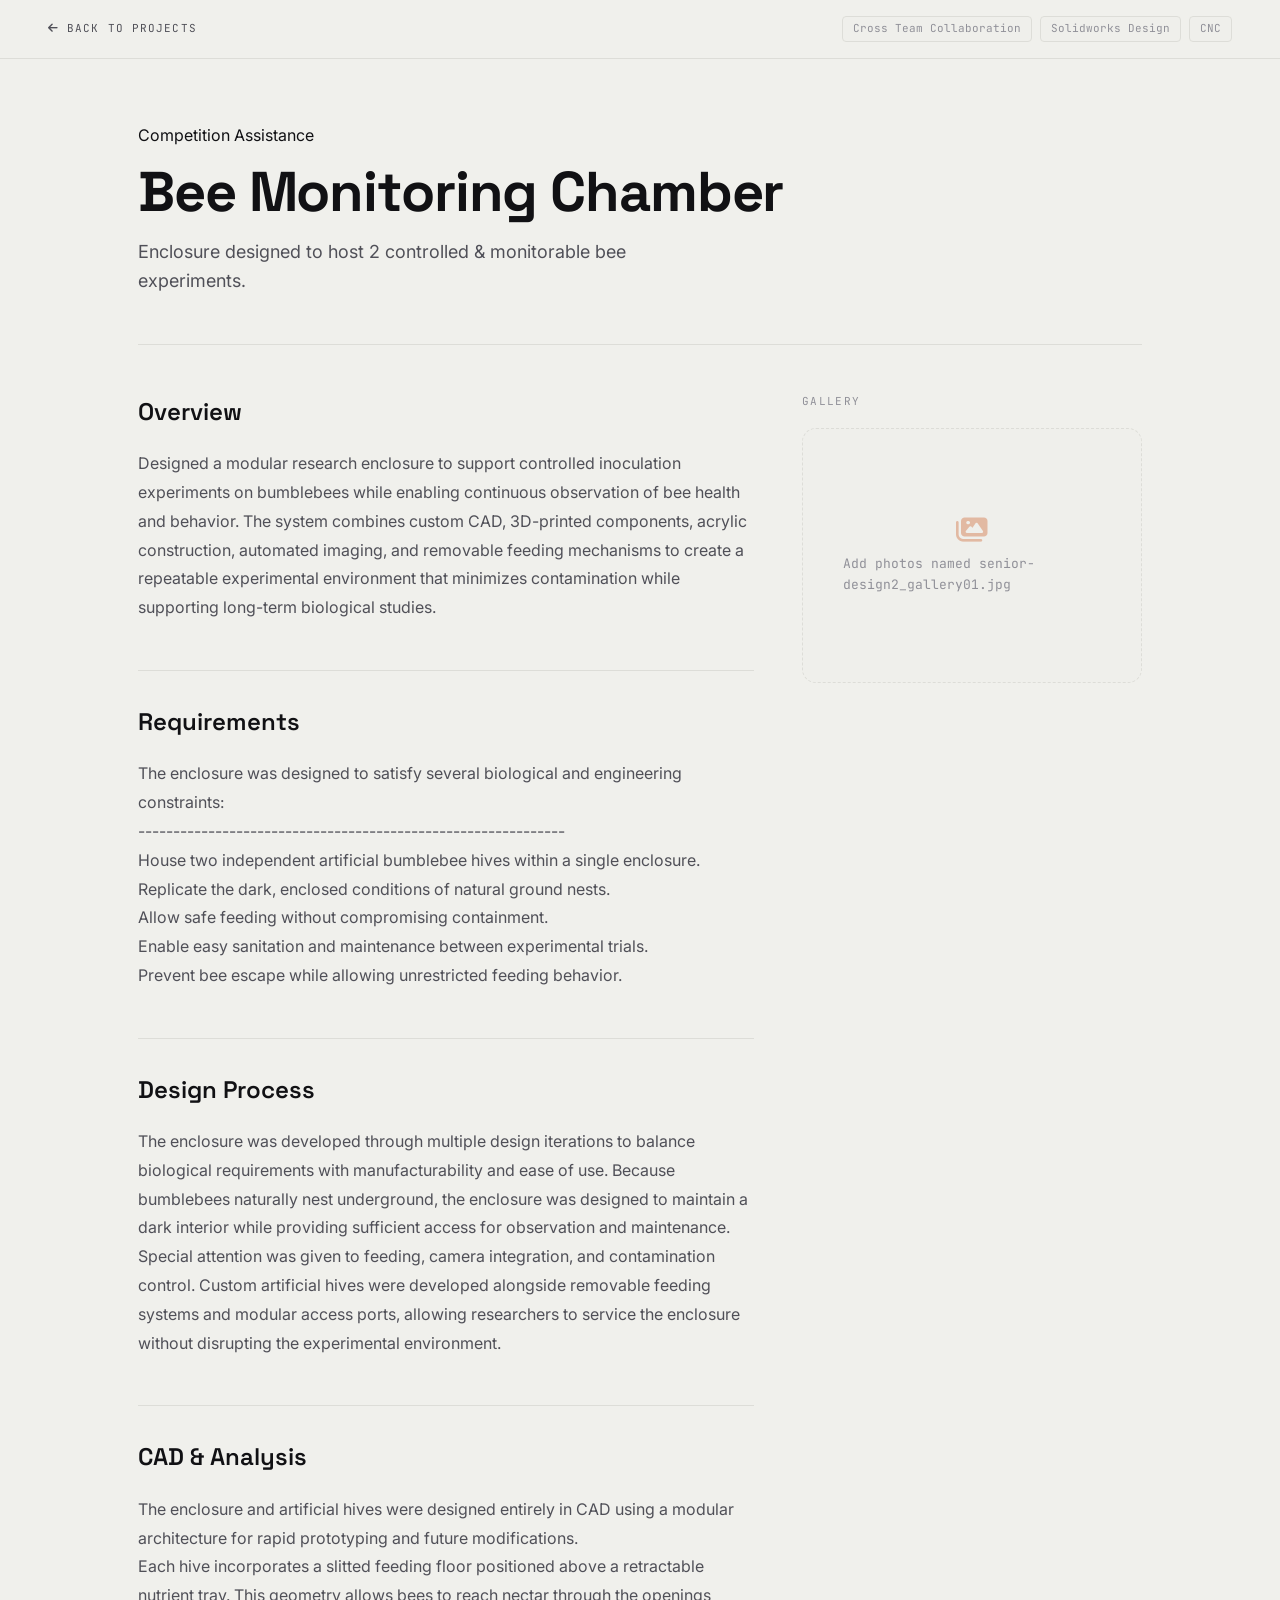
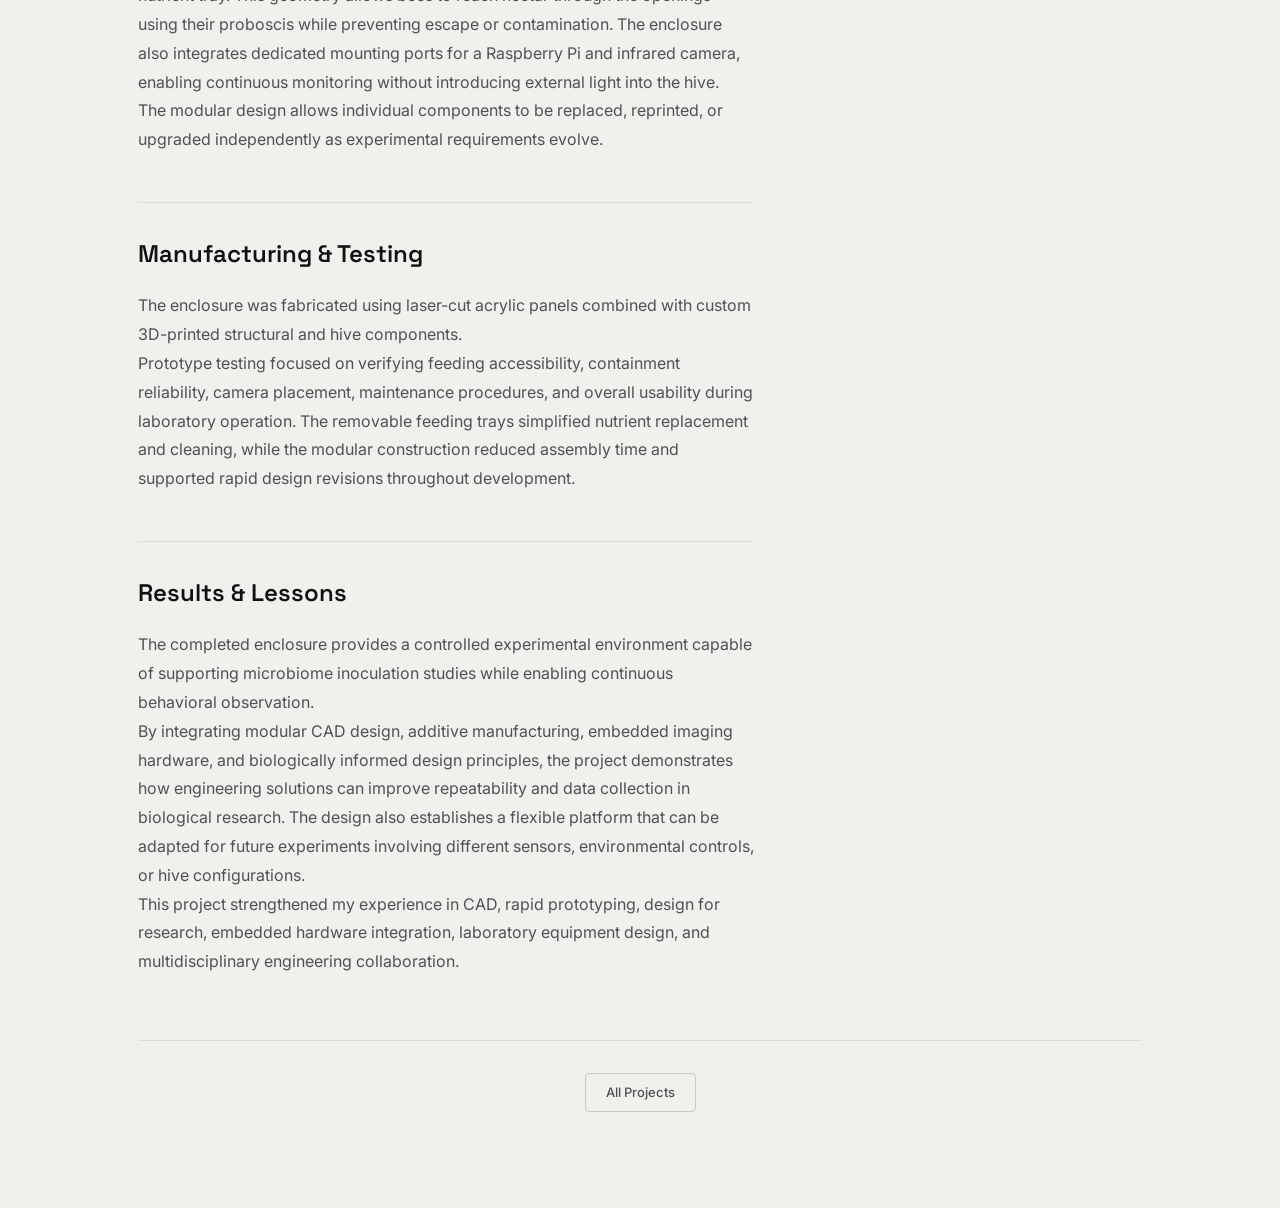
==== projects/bees.html @ e536e026 "Update bees.html" ====
<!DOCTYPE html>
<html lang="en">
<head>
  <meta charset="UTF-8" />
  <meta name="viewport" content="width=device-width, initial-scale=1.0" />
  <meta name="theme-color" content="#F0F0EC" />
  <meta name="apple-mobile-web-app-capable" content="yes" />
  <title>Bee Monitoring Chamber — Mohammad Sharif</title>
  <link rel="preconnect" href="https://fonts.googleapis.com" />
  <link rel="preconnect" href="https://fonts.gstatic.com" crossorigin />
  <link href="https://fonts.googleapis.com/css2?family=Agu+Display&family=Space+Grotesk:wght@300;400;500;600;700&family=Inter:wght@300;400;500;600&family=JetBrains+Mono:wght@400;500&display=swap" rel="stylesheet" />
  <link rel="stylesheet" href="https://cdnjs.cloudflare.com/ajax/libs/font-awesome/6.5.0/css/all.min.css" />
  <link rel="stylesheet" href="../css/styles.css" />
  <link rel="stylesheet" href="../css/animations.css" />
  <link rel="stylesheet" href="../css/project.css" />
</head>
<!--
  HERO BACKGROUND IMAGE (0.20 opacity behind entire page):
  Change the URL below to any image in assets/images/
  e.g. --proj-hero-bg: url(../assets/images/foam-chair.jpg)
-->
<body class="theme-light project-page" style="--proj-hero-bg: url(../assets/images/senior-design.jpg)">

  <header class="project-header">
    <a href="../index.html#projects" class="project-back">
      <i class="fa-solid fa-arrow-left"></i> Back to Projects
    </a>
    <div class="project-header__tags"><span class="tag">Cross Team Collaboration</span><span class="tag">Solidworks Design</span><span class="tag">CNC</span></div>
  </header>

  <main class="project-main">

    <section class="project-hero">
      <span class="section__label">Competition Assistance</span>
      <h1 class="project-hero__title">Bee Monitoring Chamber</h1>
      <p class="project-hero__subtitle">Enclosure designed to host 2 controlled & monitorable bee experiments.</p>
    </section>

    <div class="project-body">

      <!-- TEXT CONTENT (LEFT) -->
      <div class="project-sections">

        <section class="project-section reveal">
          <h2 class="project-section__title">Overview</h2>
          <p class="project-section__text">Designed a modular research enclosure to support controlled inoculation experiments on bumblebees while enabling continuous observation of bee health and behavior. The system combines custom CAD, 3D-printed components, acrylic construction, automated imaging, and removable feeding mechanisms to create a repeatable experimental environment that minimizes contamination while supporting long-term biological studies.</p>
        </section>

        <section class="project-section reveal">
  <h2 class="project-section__title">Requirements</h2>
  <ul class="project-section__text">
    <p class="project-section__text">The enclosure was designed to satisfy several biological and engineering constraints:</p>
    <p class="project-section__text">-------------------------------------------------------------</p>
    <li>House two independent artificial bumblebee hives within a single enclosure.</li>
    <li>Replicate the dark, enclosed conditions of natural ground nests.</li>
    <li>Allow safe feeding without compromising containment.</li>
    <li>Enable easy sanitation and maintenance between experimental trials.</li>
    <li>Prevent bee escape while allowing unrestricted feeding behavior.</li>
  </ul>
</section>

        <section class="project-section reveal">
          <h2 class="project-section__title">Design Process</h2>
          <p class="project-section__text">The enclosure was developed through multiple design iterations to balance biological requirements with manufacturability and ease of use. Because bumblebees naturally nest underground, the enclosure was designed to maintain a dark interior while providing sufficient access for observation and maintenance.</p>
          <p class="project-section__text">Special attention was given to feeding, camera integration, and contamination control. Custom artificial hives were developed alongside removable feeding systems and modular access ports, allowing researchers to service the enclosure without disrupting the experimental environment.</p>
        </section>

        <section class="project-section reveal">
          <h2 class="project-section__title">CAD &amp; Analysis</h2>
          <p class="project-section__text">The enclosure and artificial hives were designed entirely in CAD using a modular architecture for rapid prototyping and future modifications.</p>
          <p class="project-section__text">Each hive incorporates a slitted feeding floor positioned above a retractable nutrient tray. This geometry allows bees to reach nectar through the openings using their proboscis while preventing escape or contamination. The enclosure also integrates dedicated mounting ports for a Raspberry Pi and infrared camera, enabling continuous monitoring without introducing external light into the hive.</p>
          <p class="project-section__text">The modular design allows individual components to be replaced, reprinted, or upgraded independently as experimental requirements evolve.</p>
        </section>

        <section class="project-section reveal">
          <h2 class="project-section__title">Manufacturing &amp; Testing</h2>
          <p class="project-section__text">The enclosure was fabricated using laser-cut acrylic panels combined with custom 3D-printed structural and hive components.</p>
          <p class="project-section__text">Prototype testing focused on verifying feeding accessibility, containment reliability, camera placement, maintenance procedures, and overall usability during laboratory operation. The removable feeding trays simplified nutrient replacement and cleaning, while the modular construction reduced assembly time and supported rapid design revisions throughout development.</p>
        </section>

        <section class="project-section reveal">
          <h2 class="project-section__title">Results &amp; Lessons</h2>
          <p class="project-section__text">The completed enclosure provides a controlled experimental environment capable of supporting microbiome inoculation studies while enabling continuous behavioral observation.</p>
          <p class="project-section__text">By integrating modular CAD design, additive manufacturing, embedded imaging hardware, and biologically informed design principles, the project demonstrates how engineering solutions can improve repeatability and data collection in biological research. The design also establishes a flexible platform that can be adapted for future experiments involving different sensors, environmental controls, or hive configurations.</p>
          <p class="project-section__text">This project strengthened my experience in CAD, rapid prototyping, design for research, embedded hardware integration, laboratory equipment design, and multidisciplinary engineering collaboration.</p>
        </section>

      </div>

      <!--
        GALLERY (RIGHT COLUMN) — AUTO-DISCOVERY
        ════════════════════════════════════════
        Add photos to assets/images/ named:
          senior-design2_gallery01.jpg
          senior-design2_gallery02.jpg
          senior-design2_gallery03.jpg  … (unlimited)

        They will appear here automatically. No HTML edits needed.
        Click any thumbnail to open the fullscreen lightbox.
      -->
      <aside class="project-gallery-col" data-project-id="senior-design2" aria-label="Project gallery">
        <p class="project-gallery-col__heading">Gallery</p>
        <!-- Populated automatically by project-gallery.js -->
        <div class="project-gallery__placeholder" id="galleryPlaceholder">
          <i class="fa-solid fa-images"></i>
          <span>Add photos named senior-design2_gallery01.jpg</span>
        </div>
        <div id="galleryItems"></div>
        <button class="project-gallery__view-all" id="viewAllBtn" style="display:none" aria-label="View all photos">
          <i class="fa-solid fa-grid-2"></i> View All Photos
        </button>
      </aside>

    </div>

    <nav class="project-nav" aria-label="Project navigation">
      <span></span>
      <div class="project-nav__center">
        <a href="../index.html#projects" class="btn btn--secondary">All Projects</a>
      </div>
      <span></span>
    </nav>

  </main>

  <!-- LIGHTBOX -->
  <div class="lightbox" id="lightbox" role="dialog" aria-modal="true" aria-label="Image gallery" hidden>
    <div class="lightbox__backdrop" id="lightboxBackdrop"></div>
    <div class="lightbox__inner">
      <button class="lightbox__close" id="lightboxClose" aria-label="Close"><i class="fa-solid fa-xmark"></i></button>
      <button class="lightbox__arrow lightbox__arrow--prev" id="lightboxPrev" aria-label="Previous"><i class="fa-solid fa-chevron-left"></i></button>
      <div class="lightbox__stage"><img class="lightbox__img" id="lightboxImg" src="" alt="" /></div>
      <button class="lightbox__arrow lightbox__arrow--next" id="lightboxNext" aria-label="Next"><i class="fa-solid fa-chevron-right"></i></button>
      <div class="lightbox__footer">
        <span class="lightbox__counter" id="lightboxCounter">1 / 1</span>
        <div class="lightbox__thumbs" id="lightboxThumbs"></div>
      </div>
    </div>
  </div>

  <script src="../js/theme.js"></script>
  <script src="../js/gallery.js"></script>
  <script>
    /* Auto-load gallery images for this project page */
    document.addEventListener('DOMContentLoaded', async () => {
      /* Scroll reveals */
      document.querySelectorAll('.reveal').forEach(el => {
        const obs = new IntersectionObserver(entries => {
          entries.forEach(e => { if (e.isIntersecting) { e.target.classList.add('is-revealed'); obs.unobserve(e.target); } });
        }, { rootMargin: '0px 0px -60px 0px', threshold: 0.08 });
        obs.observe(el);
      });

      /* Gallery auto-discovery */
      const col = document.querySelector('.project-gallery-col[data-project-id]');
      if (!col || !window.GalleryModule) return;

      const projectId = col.getAttribute('data-project-id');
      const placeholder = document.getElementById('galleryPlaceholder');
      const itemsWrap   = document.getElementById('galleryItems');
      const viewAllBtn  = document.getElementById('viewAllBtn');

      /* Probe for images */
      const found = [];
      const checks = Array.from({ length: 20 }, (_, i) => i + 1).map(n => ({
        n,
        src: 'assets/images/' + projectId.replace(/-/g,'_') + '_gallery' + String(n).padStart(2,'0') + '.jpg'
      }));

      await Promise.all(checks.map(({ n, src }) => new Promise(resolve => {
        const img = new Image();
        img.onload  = () => { found.push({ n, src }); resolve(); };
        img.onerror = () => resolve();
        img.src = '../' + src;
      })));

      found.sort((a, b) => a.n - b.n);
      const srcs = found.map(f => '../' + f.src);

      if (srcs.length === 0) return; /* keep placeholder */

      placeholder.style.display = 'none';

      /* Show first 4 as thumbnails, rest via lightbox */
      const preview = srcs.slice(0, 4);
      preview.forEach((src, i) => {
        const div = document.createElement('div');
        div.className = 'project-gallery__item reveal';
        const img = document.createElement('img');
        img.src = src; img.alt = 'Gallery photo ' + (i+1); img.loading = 'lazy';
        div.appendChild(img);
        div.addEventListener('click', () => window.GalleryModule.open(projectId, srcs, i));
        itemsWrap.appendChild(div);

        /* Reveal animation */
        const obs = new IntersectionObserver(entries => {
          entries.forEach(e => { if (e.isIntersecting) { e.target.classList.add('is-revealed'); obs.unobserve(e.target); } });
        }, { threshold: 0.08 });
        obs.observe(div);
      });

      if (srcs.length > 4) {
        viewAllBtn.style.display = 'flex';
        viewAllBtn.textContent = 'View All ' + srcs.length + ' Photos';
        viewAllBtn.addEventListener('click', () => window.GalleryModule.open(projectId, srcs, 0));
      }
    });
  </script>
</body>
</html>
---- css/styles.css ----
/* ═══════════════════════════════════════════════════════════════════
   styles.css — Mohammad Sharif Portfolio
═══════════════════════════════════════════════════════════════════ */

/* ── TOKENS ───────────────────────────────────────────────────── */
:root {
  --color-bg:           #0A0A0F;
  --color-surface:      #111118;
  --color-surface-2:    #1A1A26;
  --color-surface-3:    #222232;
  --color-border:       #252538;
  --color-border-light: #32324A;
  --color-text-primary:   #EEEEF4;
  --color-text-secondary: #8888A0;
  --color-text-muted:     #52526A;

  --primary:        #C8693A;
  --secondary:      #E8955A;
  --accent:         #D4784A;
  --gradient-start: #C8693A;
  --gradient-mid:   #E8A070;
  --gradient-end:   #8B4A2E;
  --sidebar-accent: var(--accent);

  --color-accent:      var(--accent);
  --color-accent-dim:  rgba(200,105,58,0.12);
  --color-accent-glow: rgba(200,105,58,0.22);
  --color-accent-2:    var(--gradient-end);
  --color-success: #4CAF91;
  --color-warning: #E8A44A;

  --font-display: 'Space Grotesk', system-ui, sans-serif;
  --font-body:    'Inter', system-ui, sans-serif;
  --font-mono:    'JetBrains Mono', monospace;
  --font-sidebar: 'Agu Display', system-ui, sans-serif;

  --text-xs:   0.6875rem;
  --text-sm:   0.8125rem;
  --text-base: 1rem;
  --text-lg:   1.125rem;
  --text-xl:   1.25rem;
  --text-2xl:  1.5rem;
  --text-3xl:  1.875rem;
  --text-hero: clamp(2.8rem, 5.5vw, 5rem);

  --sidebar-width:           220px;
  --sidebar-width-collapsed: 56px;
  --sidebar-transition:      0.3s cubic-bezier(0.4,0,0.2,1);
  --content-max-width:       1100px;

  --radius-sm:   4px;
  --radius-md:   8px;
  --radius-lg:   14px;
  --radius-full: 9999px;

  --ease-out: cubic-bezier(0.0,0.0,0.2,1);
  --dur-fast: 0.14s;
  --dur-base: 0.22s;
  --dur-slow: 0.4s;
}

body.theme-light {
  --color-bg:             #F0F0EC;
  --color-surface:        #FFFFFF;
  --color-surface-2:      #EFEFEB;
  --color-surface-3:      #E4E4E0;
  --color-border:         #DDDDD8;
  --color-border-light:   #CACAC5;
  --color-text-primary:   #111114;
  --color-text-secondary: #505058;
  --color-text-muted:     #909098;
}

/* Dark sidebar */
body.theme-dark .sidebar { background: #18181F !important; border-right-color: #2A2A3A !important; }
body.theme-dark .sidebar__bottom { border-top-color: #2A2A3A !important; }
body.theme-dark .sidebar__progress-track { background: #2A2A3A !important; }

/* ── RESET ────────────────────────────────────────────────────── */
*, *::before, *::after { box-sizing: border-box; margin: 0; padding: 0; }
html { scroll-behavior: smooth; -webkit-text-size-adjust: 100%; }
body {
  background: var(--color-bg);
  color: var(--color-text-primary);
  font-family: var(--font-body);
  font-size: 1rem;
  line-height: 1.6;
  -webkit-font-smoothing: antialiased;
  -moz-osx-font-smoothing: grayscale;
  overflow-x: hidden;
}
a  { color: inherit; text-decoration: none; }
ul { list-style: none; }
img, video { display: block; max-width: 100%; }
button { cursor: pointer; background: none; border: none; color: inherit; font: inherit; }
input, textarea, select { font: inherit; }
:focus-visible { outline: 2px solid var(--accent); outline-offset: 3px; border-radius: var(--radius-sm); }
::selection { background: rgba(200,105,58,0.18); }

/* ── SKIP LINK ────────────────────────────────────────────────── */
.skip-link { position: fixed; top: -100%; left: 1rem; z-index: 9999; background: var(--accent); color: #fff; padding: 0.5rem 1rem; border-radius: var(--radius-md); font-size: var(--text-sm); font-weight: 600; }
.skip-link:focus { top: 1rem; }

/* ── PAGE SHELL ───────────────────────────────────────────────── */
.sidebar {
  position: fixed; top: 0; left: 0; height: 100vh;
  width: var(--sidebar-width);
  background: #FFFFFF;
  border-right: 1px solid #E8E8E8;
  display: flex; flex-direction: column;
  z-index: 100;
  transition: width var(--sidebar-transition), background var(--dur-slow), border-color var(--dur-slow);
  overflow: hidden; /* clips nav content */
}
/* Inner nav clips content; toggle button uses absolute positioning outside */
.sidebar__nav,
.sidebar__bottom,
.sidebar__progress-track { overflow: hidden; }
[data-sidebar="collapsed"] .sidebar { width: var(--sidebar-width-collapsed); }

.main-content {
  margin-left: var(--sidebar-width);
  min-height: 100vh;
  transition: margin-left var(--sidebar-transition);
}
[data-sidebar="collapsed"] .main-content { margin-left: var(--sidebar-width-collapsed); }

/* ── SIDEBAR TOGGLE: centered on border, permanently black ────── */
.sidebar__toggle {
  position: absolute;
  top: 3.5%;
  right: -16px;
  transform: translateY(-50%);
  width: 32px; height: 32px;
  border-radius: var(--radius-full);
  background: #111 !important;
  border: 2px solid #111 !important;
  color: #fff !important;
  font-size: 0.7rem;
  display: flex; align-items: center; justify-content: center;
  z-index: 200; flex-shrink: 0;
  transition: background var(--dur-fast), box-shadow var(--dur-fast);
  box-shadow: 0 2px 8px rgba(0,0,0,0.3);
}
.sidebar__toggle:hover { background: #333 !important; box-shadow: 0 3px 12px rgba(0,0,0,0.4) !important; }
body.theme-dark .sidebar__toggle { background: #fff !important; border-color: #fff !important; color: #111 !important; }
.sidebar__toggle i { transition: transform var(--sidebar-transition); color: inherit; }
[data-sidebar="collapsed"] .sidebar__toggle i { transform: rotate(180deg); }


/* ── SIDEBAR LOGO ─────────────────────────────────────────────── */
/* Place icon at: assets/images/site-icon.png                    */
.sidebar__logo {
  display: flex;
  justify-content: center;
  align-items: center;
  padding: 1.5rem 1rem 0.75rem;
  flex-shrink: 0;
}
.sidebar__logo-name {
  font-family: 'Space Grotesk', system-ui, sans-serif;  /* explicit, not var */
  font-size: 1.05rem;
  font-weight: 700;
  letter-spacing: -0.03em;
  line-height: 0.95;
  color: var(--sidebar-accent);       /* follows the universal accent color */
  text-align: center;
  text-decoration: none;
  display: block;
  transition: opacity var(--dur-fast);
}
.sidebar__logo-img:hover { opacity: 0.8; }
/* Hide logo when sidebar is collapsed */
[data-sidebar="collapsed"] .sidebar__logo { display: none; }

/* ── SIDEBAR NAV ──────────────────────────────────────────────── */
.sidebar__nav { flex: 1; padding: 2.5rem 0 1rem; overflow-y: auto; overflow-x: hidden; scrollbar-width: none; }
.sidebar__nav::-webkit-scrollbar { display: none; }
.sidebar__nav-list { padding: 0 0.75rem; }
.sidebar__nav-item { margin-bottom: 2px; }

.sidebar__nav-link {
  display: flex; align-items: center; gap: 0.625rem;
  padding: 0.5rem 0.625rem; border-radius: var(--radius-sm);
  color: var(--sidebar-accent); font-family: var(--font-sidebar); font-size: 0.95rem;
  transition: background var(--dur-fast), opacity var(--dur-fast);
  width: 100%; text-align: left; white-space: nowrap; opacity: 0.55;
}
.sidebar__nav-link:hover { opacity: 0.85; background: rgba(0,0,0,0.04); }

/* Active highlight only when expanded */
body[data-sidebar="expanded"] .sidebar__nav-link.is-active {
  opacity: 1;
  background: color-mix(in srgb, var(--sidebar-accent) 10%, transparent);
}

.sidebar__nav-num {
  font-family: var(--font-mono); font-size: 0.6rem;
  color: var(--sidebar-accent); opacity: 0.4; min-width: 16px; flex-shrink: 0;
}
body[data-sidebar="expanded"] .sidebar__nav-link.is-active .sidebar__nav-num { opacity: 0.75; }

.sidebar__nav-label { flex: 1; }
.sidebar__nav-chevron { margin-left: auto; font-size: 0.5rem; transition: transform var(--dur-base); color: var(--sidebar-accent); opacity: 0.45; }
.sidebar__nav-link--dropdown[aria-expanded="true"] .sidebar__nav-chevron { transform: rotate(180deg); }

/* Collapsed state — numbers as highlighted placeholders */
[data-sidebar="collapsed"] .sidebar__nav-label,
[data-sidebar="collapsed"] .sidebar__nav-chevron,
[data-sidebar="collapsed"] .sidebar__credentials,
[data-sidebar="collapsed"] .sidebar__progress-track { display: none !important; }
[data-sidebar="collapsed"] .sidebar__dropdown { display: none !important; }
[data-sidebar="collapsed"] .sidebar__nav-link {
  padding: 0.5rem; justify-content: center; opacity: 0.45; background: none !important;
}
[data-sidebar="collapsed"] .sidebar__nav-link .sidebar__nav-num {
  display: flex; align-items: center; justify-content: center;
  width: 28px; height: 28px; min-width: 28px;
  font-size: 0.65rem; opacity: 1; border-radius: var(--radius-sm);
}
[data-sidebar="collapsed"] .sidebar__nav-link:hover .sidebar__nav-num { background: rgba(0,0,0,0.06); }
[data-sidebar="collapsed"] .sidebar__nav-link.is-active { opacity: 1 !important; }
[data-sidebar="collapsed"] .sidebar__nav-link.is-active .sidebar__nav-num {
  background: color-mix(in srgb, var(--sidebar-accent) 12%, transparent);
  color: var(--sidebar-accent); opacity: 1;
}
[data-sidebar="collapsed"] .sidebar__actions { justify-content: center; flex-wrap: wrap; gap: 0.5rem; }

/* Dropdown */
.sidebar__dropdown { overflow: hidden; max-height: 0; opacity: 0; transition: max-height 0.28s var(--ease-out), opacity 0.22s; padding-left: 1.5rem; }
.sidebar__dropdown.is-open { max-height: 200px; opacity: 1; }
.sidebar__dropdown-link { display: block; padding: 0.28rem 0.5rem; border-radius: var(--radius-sm); font-family: var(--font-sidebar); font-size: 0.82rem; color: var(--sidebar-accent); opacity: 0.5; transition: opacity var(--dur-fast); white-space: nowrap; }
.sidebar__dropdown-link:hover { opacity: 0.88; }
.sidebar__dropdown-link.is-active { opacity: 1; }
.sidebar__dropdown-link--muted { opacity: 0.28; }

/* Progress */
.sidebar__progress-track { height: 1px; background: #E8E8E8; margin: 0 1rem; flex-shrink: 0; }
.sidebar__progress-bar { height: 100%; width: 0%; background: var(--sidebar-accent); transition: width 0.1s linear; }

/* Bottom */
.sidebar__bottom { padding: 1.125rem; border-top: 1px solid #E8E8E8; flex-shrink: 0; display: flex; flex-direction: column; gap: 0.875rem; transition: border-color var(--dur-slow); }
.sidebar__credentials { display: flex; flex-direction: column; gap: 0.2rem; }
.sidebar__credentials p { font-family: var(--font-sidebar); font-size: 0.75rem; color: var(--sidebar-accent); opacity: 0.55; white-space: nowrap; overflow: hidden; text-overflow: ellipsis; }
.sidebar__actions { display: flex; gap: 0.875rem; align-items: center; }
.sidebar__actions a { color: var(--sidebar-accent); font-size: 0.9rem; opacity: 0.55; transition: opacity var(--dur-fast); display: flex; align-items: center; }
.sidebar__actions a:hover { opacity: 1; }

/* Resume tooltip */
.sidebar__resume-link { position: relative; }
.sidebar__resume-tooltip {
  position: absolute; bottom: calc(100% + 8px); left: 50%; transform: translateX(-50%);
  background: #1C1C1C; color: #fff; font-family: var(--font-mono); font-size: 0.6rem;
  text-transform: uppercase; letter-spacing: 0.08em; padding: 4px 8px;
  border-radius: var(--radius-sm); white-space: nowrap; pointer-events: none;
  opacity: 0; transition: opacity var(--dur-fast);
}
.sidebar__resume-tooltip::after { content: ''; position: absolute; top: 100%; left: 50%; transform: translateX(-50%); border: 4px solid transparent; border-top-color: #1C1C1C; }
.sidebar__resume-link:hover .sidebar__resume-tooltip { opacity: 1; }

/* ── THEME TOGGLE (iOS style) ─────────────────────────────────── */
.theme-toggle { display: flex; align-items: center; background: none; border: none; padding: 0; cursor: pointer; }
.theme-toggle__track { position: relative; width: 40px; height: 22px; border-radius: 11px; background: #D0D0D0; transition: background 0.3s; display: flex; align-items: center; padding: 2px; }
body.theme-dark .theme-toggle__track { background: var(--sidebar-accent); }
.theme-toggle__thumb { width: 18px; height: 18px; border-radius: 50%; background: #FFF; box-shadow: 0 1px 4px rgba(0,0,0,0.25); display: flex; align-items: center; justify-content: center; transition: transform 0.3s cubic-bezier(0.4,0,0.2,1); position: relative; flex-shrink: 0; }
body.theme-dark .theme-toggle__thumb { transform: translateX(18px); }
.theme-toggle__icon { position: absolute; font-size: 0.5rem; transition: opacity 0.2s; }
.theme-toggle__icon--dark  { color: var(--sidebar-accent); opacity: 0; }
.theme-toggle__icon--light { color: #F5A623; opacity: 1; }
body.theme-dark .theme-toggle__icon--dark  { opacity: 1; }
body.theme-dark .theme-toggle__icon--light { opacity: 0; }

/* ── HAMBURGER — mobile only ──────────────────────────────────── */
.hamburger {
  /* Hidden on desktop by default — only shown via media query on mobile */
  display: none;
  position: fixed; top: 0.875rem; left: 0.875rem; z-index: 200;
  width: 40px; height: 40px; border-radius: var(--radius-md);
  background: var(--color-surface); border: 1px solid var(--color-border);
  flex-direction: column; align-items: center; justify-content: center;
  gap: 5px; padding: 0 10px;
  box-shadow: 0 2px 12px rgba(0,0,0,0.15);
  -webkit-tap-highlight-color: transparent;
  pointer-events: none; /* belt-and-suspenders: no accidental clicks when hidden */
}
.hamburger__line { display: block; height: 1.5px; width: 100%; background: var(--color-text-secondary); border-radius: 2px; transition: transform var(--dur-base), opacity var(--dur-base); }
.sidebar-overlay { display: none; position: fixed; inset: 0; background: rgba(0,0,0,0.5); z-index: 90; backdrop-filter: blur(2px); -webkit-backdrop-filter: blur(2px); opacity: 0; pointer-events: none; transition: opacity 0.3s; }
.sidebar-overlay.is-active { opacity: 1; pointer-events: auto; }

/* ── SECTION BASE ─────────────────────────────────────────────── */
.section { position: relative; }
.section__inner { max-width: var(--content-max-width); margin: 0 auto; padding: 5rem 4rem; }
.section__header { margin-bottom: 2.5rem; }
.section__title { font-family: var(--font-display); font-size: var(--text-3xl); font-weight: 700; line-height: 1.15; letter-spacing: -0.015em; }
.section--about { background: var(--color-surface); }
.section--contact { background: var(--color-surface); }

/* ── HERO ─────────────────────────────────────────────────────── */
.section--hero {
  height: 100vh; min-height: 600px; max-height: 1100px;
  background: var(--color-bg); overflow: hidden; position: relative;
  display: flex; flex-direction: column;
}

/* hero__blob removed */

/* Headshot fills entire hero */
.hero__photo-wrap { position: absolute; inset: 0; width: 100%; height: 100%; z-index: 2; }
.hero__photo { width: 100%; height: 100%; object-fit: cover; }

.hero__name-block { position: absolute; bottom: 16%; right: 4%; text-align: right; z-index: 3; }
.hero__name {
  font-family: var(--font-display); font-size: var(--text-hero); font-weight: 700;
  letter-spacing: -0.03em; line-height: 0.95; color: #2b2b2b;
  display: flex; flex-direction: column; align-items: flex-end;
}

/* Scroll arrow */
.hero__scroll-arrow {
  position: absolute; bottom: calc(15px + 0.5rem); left: 50%; transform: translateX(-50%);
  z-index: 3; width: 40px; height: 40px; border-radius: var(--radius-full);
  border: 1.5px solid var(--color-accent-dim); background: var(--color-accent-dim);
  color: var(--accent); display: flex; align-items: center; justify-content: center;
  font-size: 0.875rem; cursor: pointer;
  animation: arrow-bob 4.0s ease-in-out infinite;
  transition: background var(--dur-fast), border-color var(--dur-fast);
  -webkit-tap-highlight-color: transparent;
}
.hero__scroll-arrow:hover { background: var(--color-accent-glow); border-color: var(--accent); }
@keyframes arrow-bob {
  0%, 100% { transform: translateX(-50%) translateY(0); opacity: 0.7; }
  50%       { transform: translateX(-50%) translateY(7px); opacity: 1; }
}

.hero__footer { margin-top: auto; position: relative; z-index: 2; padding: 1.5rem 4rem 2rem; border-top: 1px solid var(--color-border); background: var(--color-bg); }
.hero__tagline { font-size: var(--text-sm); color: var(--color-text-secondary); letter-spacing: 0.02em; }

/* ── BUTTONS ──────────────────────────────────────────────────── */
.btn { display: inline-flex; align-items: center; gap: 0.4rem; padding: 0.5rem 1.25rem; border-radius: var(--radius-sm); font-family: var(--font-body); font-size: var(--text-sm); font-weight: 500; transition: background var(--dur-fast), color var(--dur-fast), border-color var(--dur-fast); border: 1px solid transparent; white-space: nowrap; -webkit-tap-highlight-color: transparent; }
.btn:active { opacity: 0.85; }
.btn--primary { background: var(--accent); color: #fff; }
.btn--primary:hover { filter: brightness(1.1); }
.btn--secondary { background: transparent; border-color: var(--color-border-light); color: var(--color-text-secondary); }
.btn--secondary:hover { border-color: var(--accent); color: var(--accent); }
.btn--full { width: 100%; justify-content: center; }

/* ── TAGS & BADGES ────────────────────────────────────────────── */
.tag { display: inline-block; padding: 0.2rem 0.625rem; border-radius: var(--radius-sm); font-family: var(--font-mono); font-size: var(--text-xs); background: var(--color-surface-2); border: 1px solid var(--color-border); color: var(--color-text-muted); }
.tag--muted { opacity: 0.4; }
.badge { display: inline-flex; align-items: center; padding: 2px 0.4rem; border-radius: var(--radius-sm); font-size: 0.6rem; font-family: var(--font-mono); text-transform: uppercase; letter-spacing: 0.08em; vertical-align: middle; margin-left: 0.5rem; }
.badge--wip { background: rgba(232,164,74,0.12); border: 1px solid var(--color-warning); color: var(--color-warning); }

/* ── ABOUT ────────────────────────────────────────────────────── */
.about__grid { display: grid; grid-template-columns: 1.1fr 0.9fr; gap: 5rem; align-items: start; }
.about__text { font-size: var(--text-base); color: var(--color-text-secondary); line-height: 1.8; margin-bottom: 1.25rem; }
.about__interests-title { font-family: var(--font-display); font-size: var(--text-xs); font-weight: 600; color: var(--color-text-primary); margin-bottom: 1rem; text-transform: uppercase; letter-spacing: 0.1em; }
.about__interests-list { display: flex; flex-direction: column; gap: 0.5rem; }
.about__interest-item { display: flex; align-items: center; gap: 0.75rem; padding: 0.625rem 0.875rem; border-radius: var(--radius-md); background: var(--color-surface-2); border: 1px solid var(--color-border); font-size: var(--text-sm); color: var(--color-text-secondary); transition: border-color var(--dur-fast); }
.about__interest-item i { color: var(--accent); width: 14px; text-align: center; }
.about__interest-item:hover { border-color: var(--accent); color: var(--color-text-primary); }
.about__status { margin-top: 3.5rem; padding-top: 2.5rem; border-top: 1px solid var(--color-border); }
.about__status-heading { font-family: var(--font-display); font-size: var(--text-lg); font-weight: 600; margin-bottom: 1.25rem; }
.about__status-list { display: flex; flex-wrap: wrap; gap: 0.75rem 2rem; }
.about__status-item { display: flex; align-items: center; gap: 0.625rem; font-size: var(--text-sm); color: var(--color-text-secondary); font-family: var(--font-mono); text-transform: uppercase; letter-spacing: 0.06em; }
.about__status-dot { width: 6px; height: 6px; border-radius: 50%; background: var(--accent); flex-shrink: 0; }

/* ── EXPERIENCE SPLIT LAYOUT ──────────────────────────────────── */
/*
 * INVERTED: Image panel = wide (background). Text panel = narrower (foreground).
 * grid: image(65%) | divider(2px) | content(35%)
 */
.section--experience { background: var(--color-bg); }
.section--experience .section__inner { padding-top: 5rem; padding-bottom: 5rem; }

.section__columns {
  display: grid;
  grid-template-columns: 1.85fr 2px 1fr;
  gap: 0;
  align-items: stretch;
  min-height: 640px;
}

/* Divider: accent gradient with glow */
.section__col-divider {
  width: 2px;
  background: linear-gradient(to bottom, transparent 3%, var(--accent) 20%, var(--accent) 80%, transparent 97%);
  box-shadow: 0 0 10px var(--color-accent-glow);
  align-self: stretch;
}

/* Text column (timeline) */
.section__col--main { padding-right: 3rem; overflow: hidden; }

/* Image column — BACKGROUND, no frame, immersive */
.section__col--image { position: relative; overflow: hidden; }

.section__col-img-wrap {
  position: absolute; inset: 0;
  overflow: hidden;
}
/* Fade both edges so image bleeds into bg */
.section__col-img-wrap::before {
  content: '';
  position: absolute; inset: 0; z-index: 1;
  background: linear-gradient(
    to left,
    var(--color-bg) 0%,
    transparent 30%,
    transparent 70%,
    var(--color-bg) 100%
  );
  pointer-events: none;
}
body.theme-light .section__col-img-wrap::before {
  background: linear-gradient(to left, var(--color-bg) 0%, transparent 30%, transparent 70%, var(--color-bg) 100%);
}

.section__col-img {
  width: 100%; height: 100%;
  object-fit: cover; object-position: center;
  opacity: 1.0;
  display: block;
  /* Parallax offset driven by JS */
  transform: translateY(var(--parallax-offset, 0px)) scale(1.08);
  transition: transform 0.05s linear;
  will-change: transform;
}

/* ── PROJECTS SPLIT (reversed) ────────────────────────────────── */
/*
 * INVERTED: Image panel = wide (background left). Text = right.
 * grid: content(35%) | divider | image(65%)
 */
.section--projects { background: var(--color-bg); }
.section--projects .section__inner { padding-top: 5rem; padding-bottom: 5rem; }

.section__columns--reverse {
  grid-template-columns: 1fr 2px 1.85fr;
}
/* Flip column order: image visually on left */
.section__columns--reverse .section__col--main { order: 3; padding-right: 0; padding-left: 3rem; }
.section__columns--reverse .section__col-divider { order: 2; }
.section__columns--reverse .section__col--image { order: 1; }
.section__columns--reverse .section__col-img-wrap::before {
  background: linear-gradient(to right, var(--color-bg) 0%, transparent 30%, transparent 70%, var(--color-bg) 100%);
}
body.theme-light .section__columns--reverse .section__col-img-wrap::before {
  background: linear-gradient(to right, var(--color-bg) 0%, transparent 30%, transparent 70%, var(--color-bg) 100%);
}

/* ── TIMELINE ─────────────────────────────────────────────────── */
.timeline { position: relative; padding-left: 2.5rem; padding-top: 0.5rem; }
.timeline::before { content: ''; position: absolute; left: 8px; top: 0; bottom: 0; width: 1px; background: linear-gradient(to bottom, var(--accent), var(--color-border) 70%, transparent); }
.timeline__item { position: relative; margin-bottom: 1.25rem; }
.timeline__marker { position: absolute; left: calc(-2.5rem + 4px); top: 0; bottom: 0; display: flex; align-items: center; pointer-events: none; }
.timeline__marker::after { content: ''; width: 9px; height: 9px; border-radius: 50%; background: var(--accent); border: 2px solid var(--color-surface); box-shadow: 0 0 0 2px var(--color-border); display: block; }
body.theme-light .timeline__marker::after { border-color: #FFFFFF; }

.timeline__card { background: var(--color-surface-2); border: 1px solid var(--color-border); border-radius: var(--radius-lg); overflow: hidden; transition: border-color var(--dur-base); cursor: pointer; position: relative; }
.timeline__card:hover { border-color: var(--color-border-light); }

/* Semi-transparent bg image on right of card */
.timeline__card-bg { position: absolute; top: 0; right: 0; bottom: 0; width: 55%; pointer-events: none; z-index: 0; overflow: hidden; }
.timeline__card-bg-img { width: 100%; height: 100%; object-fit: cover; opacity: 0.18; display: block; }
.timeline__card-bg::before { content: ''; position: absolute; top: 0; left: 0; bottom: 0; width: 60%; background: linear-gradient(to right, var(--color-surface-2), transparent); z-index: 1; }
.timeline__card-bg::after  { content: ''; position: absolute; top: 0; right: 0; bottom: 0; width: 30%; background: linear-gradient(to left, var(--color-surface-2), transparent); z-index: 1; }

.timeline__card-header { padding: 1.125rem 1.25rem; display: grid; grid-template-columns: auto 1fr auto; gap: 0 1rem; align-items: center; position: relative; z-index: 1; }
.timeline__card-thumb { width: 52px; height: 52px; border-radius: var(--radius-md); overflow: hidden; background: var(--color-surface-3); flex-shrink: 0; }
.timeline__card-thumb-img { width: 100%; height: 100%; object-fit: cover; }
.timeline__card-header-text { display: flex; flex-direction: column; gap: 0.2rem; min-width: 0; }
.timeline__card-meta { display: flex; gap: 0.625rem; align-items: center; margin-bottom: 0.2rem; }
.timeline__date { font-family: var(--font-mono); font-size: var(--text-xs); color: var(--color-text-muted); }
.timeline__type { font-family: var(--font-mono); font-size: var(--text-xs); padding: 1px 0.4rem; border-radius: var(--radius-sm); background: rgba(200,105,58,0.1); border: 1px solid var(--accent); color: var(--accent); }
.timeline__card-title { font-family: var(--font-display); font-size: var(--text-base); font-weight: 600; }
.timeline__card-org { font-size: var(--text-sm); color: var(--color-text-secondary); }
.timeline__card-chevron { color: var(--color-text-muted); font-size: 0.7rem; transition: transform var(--dur-base); flex-shrink: 0; }
.timeline__card[aria-expanded="true"] .timeline__card-chevron { transform: rotate(180deg); }

.timeline__card-body { border-top: 1px solid var(--color-border); position: relative; z-index: 1; }
.timeline__card-body[hidden] { display: none; }

.timeline__card-expanded { display: grid; grid-template-columns: 1fr 240px; gap: 1.25rem; padding: 1.25rem; align-items: start; }
.timeline__card-expanded-text { min-width: 0; }
.timeline__card-overview { font-size: var(--text-sm); color: var(--color-text-secondary); line-height: 1.75; margin-bottom: 1rem; }
.timeline__tags { display: flex; flex-wrap: wrap; gap: 0.375rem; }

.timeline__card-primary-img-wrap { position: relative; border-radius: var(--radius-md); overflow: hidden; border: 1px solid var(--color-border); background: var(--color-surface-3); aspect-ratio: 4/3; flex-shrink: 0; }
.timeline__card-primary-img-wrap.is-empty { display: none; }
.timeline__card-primary-img { width: 100%; height: 100%; object-fit: cover; display: block; }
.gallery-trigger { position: absolute; bottom: 0.625rem; right: 0.625rem; display: flex; align-items: center; gap: 0.375rem; padding: 0.375rem 0.625rem; border-radius: var(--radius-sm); background: rgba(0,0,0,0.55); backdrop-filter: blur(6px); -webkit-backdrop-filter: blur(6px); border: 1px solid rgba(255,255,255,0.12); color: #fff; font-size: var(--text-xs); font-family: var(--font-mono); letter-spacing: 0.04em; transition: background var(--dur-fast), border-color var(--dur-fast); }
.gallery-trigger:hover { background: rgba(200,105,58,0.75); border-color: var(--accent); }
.gallery-trigger i { font-size: 0.75rem; }

/* ── PROJECT CARDS ────────────────────────────────────────────── */
.projects__grid { display: flex; flex-wrap: wrap; justify-content: flex-start; gap: 1.25rem; }
.project-card { background: var(--color-surface-2); border: 1px solid var(--color-border); border-radius: var(--radius-lg); overflow: hidden; display: flex; flex-direction: column; transition: border-color var(--dur-base), transform var(--dur-base); width: calc(50% - 0.625rem); }
.project-card:hover { border-color: var(--color-border-light); transform: translateY(-3px); }
.project-card__image-wrap { position: relative; height: 160px; overflow: hidden; background: var(--color-surface-3); }
.project-card__image { width: 100%; height: 100%; object-fit: cover; transition: transform 0.45s var(--ease-out); }
.project-card:hover .project-card__image { transform: scale(1.04); }
.project-card__overlay { position: absolute; inset: 0; background: rgba(0,0,0,0.3); display: flex; align-items: center; justify-content: center; opacity: 0; transition: opacity var(--dur-base); color: #fff; font-size: 1.25rem; }
.project-card:hover .project-card__overlay { opacity: 1; }
.project-card__image-wrap--placeholder { display: flex; align-items: center; justify-content: center; }
.project-card__placeholder-icon { font-size: 1.75rem; color: var(--color-text-muted); }
.project-card--upcoming { opacity: 0.65; pointer-events: none; }
.project-card__body { padding: 1.125rem; display: flex; flex-direction: column; gap: 0.5rem; flex: 1; }
.project-card__title { font-family: var(--font-display); font-size: var(--text-sm); font-weight: 600; }
.project-card__desc { font-size: var(--text-xs); color: var(--color-text-secondary); line-height: 1.6; flex: 1; }
.project-card__tags { display: flex; flex-wrap: wrap; gap: 0.25rem; }

/* ── SKILLS ───────────────────────────────────────────────────── */
.skills__grid { display: grid; grid-template-columns: repeat(auto-fill, minmax(180px,1fr)); gap: 1rem; }
.skill-card { background: var(--color-surface-2); border: 1px solid var(--color-border); border-radius: var(--radius-lg); padding: 1.5rem; transition: border-color var(--dur-base), transform var(--dur-base); }
.skill-card:hover { border-color: var(--color-border-light); transform: translateY(-2px); }
.skill-card__icon-wrap { width: 36px; height: 36px; border-radius: var(--radius-md); background: rgba(200,105,58,0.08); border: 1px solid rgba(200,105,58,0.2); display: flex; align-items: center; justify-content: center; color: var(--accent); font-size: 0.875rem; margin-bottom: 1rem; }
.skill-card__title { font-family: var(--font-display); font-size: var(--text-sm); font-weight: 600; margin-bottom: 0.75rem; }
.skill-card__list { display: flex; flex-direction: column; gap: 0.3rem; }
.skill-card__list li { font-size: var(--text-sm); color: var(--color-text-secondary); padding-left: 0.75rem; position: relative; }
.skill-card__list li::before { content: '–'; position: absolute; left: 0; color: var(--color-text-muted); }

/* ── RESOURCES ────────────────────────────────────────────────── */
.resources__grid { display: flex; flex-wrap: wrap; justify-content: center; gap: 0.875rem; }
.resource-card { display: flex; align-items: center; gap: 1rem; padding: 1.125rem 1.25rem; background: var(--color-surface-2); border: 1px solid var(--color-border); border-radius: var(--radius-lg); transition: border-color var(--dur-fast); width: 280px; flex-shrink: 0; }
.resource-card:not(.resource-card--upcoming):hover { border-color: var(--color-border-light); }
.resource-card--upcoming { opacity: 0.55; cursor: default; }
.resource-card__icon { font-size: 1.125rem; color: var(--accent); flex-shrink: 0; }
.resource-card__info { flex: 1; }
.resource-card__title { font-size: var(--text-sm); font-weight: 600; }
.resource-card__meta { font-family: var(--font-mono); font-size: var(--text-xs); color: var(--color-text-muted); margin-top: 2px; }
.resource-card__action { color: var(--color-text-muted); font-size: var(--text-sm); transition: color var(--dur-fast); }
.resource-card:hover .resource-card__action { color: var(--accent); }

/* ── CONTACT ──────────────────────────────────────────────────── */
.contact__grid { display: grid; grid-template-columns: 1fr 1fr; gap: 5rem; align-items: start; }
.contact__intro { font-size: var(--text-base); color: var(--color-text-secondary); line-height: 1.8; margin-bottom: 2rem; }
.contact__links { display: flex; flex-direction: column; gap: 0.75rem; }
.contact__link { display: flex; align-items: center; gap: 0.75rem; font-size: var(--text-sm); color: var(--color-text-secondary); transition: color var(--dur-fast); }
.contact__link:hover { color: var(--accent); }
.contact__link i { width: 16px; text-align: center; color: var(--accent); }
.contact__form { display: flex; flex-direction: column; gap: 1.25rem; }
.form-group { display: flex; flex-direction: column; gap: 0.375rem; }
.form-label { font-family: var(--font-mono); font-size: var(--text-xs); color: var(--color-text-muted); text-transform: uppercase; letter-spacing: 0.08em; }
.form-input { background: var(--color-surface-2); border: 1px solid var(--color-border); border-radius: var(--radius-md); padding: 0.625rem 0.875rem; color: var(--color-text-primary); font-size: var(--text-sm); transition: border-color var(--dur-fast); resize: vertical; -webkit-appearance: none; }
.form-input::placeholder { color: var(--color-text-muted); }
.form-input:focus { outline: none; border-color: var(--accent); box-shadow: 0 0 0 3px rgba(200,105,58,0.12); }
.form-textarea { min-height: 120px; }
.contact__form-note { font-size: var(--text-xs); color: var(--color-success); min-height: 1.4em; }

/* ── FOOTER ───────────────────────────────────────────────────── */
.site-footer { padding: 2rem 4rem; border-top: 1px solid var(--color-border); }
.site-footer__text { font-family: var(--font-mono); font-size: var(--text-xs); color: var(--color-text-muted); text-align: center; }

/* ── LIGHTBOX ─────────────────────────────────────────────────── */
.lightbox { position: fixed; inset: 0; z-index: 1000; display: flex; align-items: center; justify-content: center; }
.lightbox[hidden] { display: none; }
.lightbox__backdrop { position: absolute; inset: 0; background: rgba(0,0,0,0.88); backdrop-filter: blur(8px); -webkit-backdrop-filter: blur(8px); }
.lightbox__inner { position: relative; z-index: 1; width: 90vw; max-width: 1000px; display: flex; flex-direction: column; align-items: center; gap: 1rem; }
.lightbox__close { position: absolute; top: -3rem; right: 0; width: 36px; height: 36px; border-radius: var(--radius-full); background: rgba(255,255,255,0.1); border: 1px solid rgba(255,255,255,0.2); color: #fff; font-size: 1rem; display: flex; align-items: center; justify-content: center; transition: background var(--dur-fast); }
.lightbox__close:hover { background: rgba(255,255,255,0.2); }
.lightbox__stage { width: 100%; max-height: 70vh; display: flex; align-items: center; justify-content: center; position: relative; }
.lightbox__img { max-width: 100%; max-height: 70vh; object-fit: contain; border-radius: var(--radius-md); animation: lb-fade 0.2s ease; }
@keyframes lb-fade { from { opacity: 0; transform: scale(0.97); } to { opacity: 1; transform: none; } }
.lightbox__arrow { position: absolute; top: 50%; transform: translateY(-50%); width: 44px; height: 44px; border-radius: var(--radius-full); background: rgba(255,255,255,0.1); border: 1px solid rgba(255,255,255,0.2); color: #fff; font-size: 1rem; display: flex; align-items: center; justify-content: center; transition: background var(--dur-fast); z-index: 2; }
.lightbox__arrow:hover { background: rgba(255,255,255,0.2); }
.lightbox__arrow--prev { left: -3.5rem; }
.lightbox__arrow--next { right: -3.5rem; }
.lightbox__footer { display: flex; flex-direction: column; align-items: center; gap: 0.875rem; width: 100%; }
.lightbox__counter { font-family: var(--font-mono); font-size: var(--text-xs); color: rgba(255,255,255,0.55); letter-spacing: 0.08em; }
.lightbox__thumbs { display: flex; gap: 0.5rem; flex-wrap: wrap; justify-content: center; }
.lightbox__thumb { width: 52px; height: 40px; border-radius: var(--radius-sm); overflow: hidden; cursor: pointer; opacity: 0.45; border: 1.5px solid transparent; transition: opacity var(--dur-fast), border-color var(--dur-fast); flex-shrink: 0; }
.lightbox__thumb img { width: 100%; height: 100%; object-fit: cover; }
.lightbox__thumb:hover { opacity: 0.75; }
.lightbox__thumb.is-active { opacity: 1; border-color: var(--accent); }
---- css/animations.css ----
/* ═══════════════════════════════════════════════════════════════════
   animations.css
═══════════════════════════════════════════════════════════════════ */

@media (prefers-reduced-motion: reduce) {
  *, *::before, *::after { animation-duration: 0.01ms !important; transition-duration: 0.01ms !important; }
}

/* ── Reveal ───────────────────────────────────────────────────── */
.reveal {
  opacity: 0; transform: translateY(20px);
  transition: opacity 0.55s cubic-bezier(0,0,0.2,1), transform 0.55s cubic-bezier(0,0,0.2,1);
}
.reveal.is-revealed { opacity: 1; transform: none; }

.reveal--left {
  opacity: 0; transform: translateX(-20px);
  transition: opacity 0.55s cubic-bezier(0,0,0.2,1), transform 0.55s cubic-bezier(0,0,0.2,1);
}
.reveal--left.is-revealed { opacity: 1; transform: none; }

.reveal-group > * {
  opacity: 0; transform: translateY(16px);
  transition: opacity 0.45s cubic-bezier(0,0,0.2,1), transform 0.45s cubic-bezier(0,0,0.2,1);
}
.reveal-group.is-revealed > *:nth-child(1) { opacity:1; transform:none; transition-delay:0ms; }
.reveal-group.is-revealed > *:nth-child(2) { opacity:1; transform:none; transition-delay:70ms; }
.reveal-group.is-revealed > *:nth-child(3) { opacity:1; transform:none; transition-delay:140ms; }
.reveal-group.is-revealed > *:nth-child(4) { opacity:1; transform:none; transition-delay:210ms; }
.reveal-group.is-revealed > *:nth-child(5) { opacity:1; transform:none; transition-delay:280ms; }
.reveal-group.is-revealed > *:nth-child(6) { opacity:1; transform:none; transition-delay:350ms; }

/* ── Hero entrance ────────────────────────────────────────────── */
@keyframes fade-up   { from { opacity:0; transform:translateY(18px) } to { opacity:1; transform:none } }
@keyframes blob-in   { from { opacity:0; transform:scaleX(0.95) } to { opacity:1; transform:none } }
@keyframes photo-in  { from { opacity:0; transform:scale(0.97) } to { opacity:1; transform:none } }
@keyframes sidebar-in{ from { opacity:0; transform:translateX(-10px) } to { opacity:1; transform:none } }

.hero__blob        { animation: blob-in  0.9s cubic-bezier(0,0,0.2,1) 0.05s both; }
.hero__photo-wrap  { animation: photo-in 0.85s cubic-bezier(0,0,0.2,1) 0.1s both; }
.hero__name-block  { animation: fade-up  0.7s cubic-bezier(0,0,0.2,1) 0.4s both; }
.hero__footer      { animation: fade-up  0.6s cubic-bezier(0,0,0.2,1) 0.5s both; }
.hero__scroll-arrow{ animation: fade-up  0.5s cubic-bezier(0,0,0.2,1) 0.65s both; }
.sidebar           { animation: sidebar-in 0.5s cubic-bezier(0,0,0.2,1) 0.05s both; }

/* ── Section dividers ─────────────────────────────────────────── */
.section--about::before,
.section--experience::before,
.section--projects::before,
.section--skills::before,
.section--resources::before,
.section--contact::before {
  content: ''; display: block; height: 1px;
  background: linear-gradient(to right, transparent, var(--color-border) 15%, var(--color-border) 85%, transparent);
}
---- css/project.css ----
/* ═══════════════════════════════════════════════════════════════════
   project.css — Individual project pages
   Gallery moves to RIGHT column alongside text content.
═══════════════════════════════════════════════════════════════════ */

/* Header */
.project-header {
  position: sticky; top: 0; z-index: 50;
  display: flex; align-items: center; justify-content: space-between;
  gap: 1rem; padding: 1rem 3rem;
  background: rgba(10,10,15,0.88);
  backdrop-filter: blur(16px);
  -webkit-backdrop-filter: blur(16px);
  border-bottom: 1px solid var(--color-border);
  flex-wrap: wrap;
}

body.theme-light .project-header {
  background: rgba(240,240,236,0.92);
}

.project-back {
  display: inline-flex; align-items: center; gap: 0.5rem;
  font-family: var(--font-mono); font-size: var(--text-xs);
  color: var(--color-text-secondary); text-transform: uppercase; letter-spacing: 0.1em;
  transition: color 0.15s;
}
.project-back:hover { color: var(--accent); }

.project-header__tags { display: flex; flex-wrap: wrap; gap: 0.5rem; }

/* Main wrapper */
.project-main { max-width: 1100px; margin: 0 auto; padding: 0 3rem 6rem; }

/* Hero */
.project-hero { padding: 4rem 0 3rem; border-bottom: 1px solid var(--color-border); margin-bottom: 0; }
.project-hero--centered { min-height: 60vh; display: flex; align-items: center; justify-content: center; text-align: center; }
.project-hero__title { font-family: var(--font-display); font-size: clamp(2rem,5vw,3.5rem); font-weight: 700; line-height: 1.1; letter-spacing: -0.02em; margin: 0.75rem 0 1rem; }
.project-hero__subtitle { font-size: var(--text-lg); color: var(--color-text-secondary); line-height: 1.6; max-width: 600px; }
.project-hero__image-wrap { border-radius: var(--radius-lg); overflow: hidden; border: 1px solid var(--color-border); background: var(--color-surface-2); max-height: 420px; margin-top: 2rem; }
.project-hero__image { width: 100%; height: 100%; object-fit: cover; }

/* ── Two-column layout: text LEFT, gallery RIGHT ─────────────── */
.project-body {
  display: grid;
  grid-template-columns: 1fr 340px;
  gap: 3rem;
  align-items: start;
  padding-top: 3rem;
}

/* Left column — all text sections stacked */
.project-sections { display: flex; flex-direction: column; gap: 3rem; }

.project-section { border-top: 1px solid var(--color-border); padding-top: 2rem; }
.project-section:first-child { border-top: none; padding-top: 0; }
.project-section__title { font-family: var(--font-display); font-size: var(--text-2xl); font-weight: 600; margin-bottom: 1.125rem; }
.project-section__text { font-size: var(--text-base); color: var(--color-text-secondary); line-height: 1.8; }
.project-section__placeholder {
  display: flex; align-items: center; gap: 0.75rem;
  padding: 1.5rem; background: var(--color-surface-2);
  border: 1px dashed var(--color-border); border-radius: var(--radius-md);
  font-family: var(--font-mono); font-size: var(--text-sm); color: var(--color-text-muted);
}
.project-section__placeholder i { color: var(--accent); }

/* Right column — sticky gallery */
.project-gallery-col {
  position: sticky;
  top: 80px; /* below sticky header */
  display: flex;
  flex-direction: column;
  gap: 0.875rem;
}

.project-gallery-col__heading {
  font-family: var(--font-mono);
  font-size: var(--text-xs);
  text-transform: uppercase;
  letter-spacing: 0.12em;
  color: var(--color-text-muted);
  margin-bottom: 0.25rem;
}

.project-gallery__item {
  border-radius: var(--radius-md);
  overflow: hidden;
  border: 1px solid var(--color-border);
  background: var(--color-surface-2);
  aspect-ratio: 4/3;
}

.project-gallery__item img {
  width: 100%; height: 100%;
  object-fit: cover;
  transition: transform 0.4s ease;
}

.project-gallery__item:hover img { transform: scale(1.03); }

.project-gallery__placeholder {
  display: flex; flex-direction: column;
  align-items: center; justify-content: center;
  gap: 0.625rem;
  padding: 2.5rem;
  background: var(--color-surface-2);
  border: 1px dashed var(--color-border);
  border-radius: var(--radius-lg);
  color: var(--color-text-muted);
  font-family: var(--font-mono); font-size: var(--text-sm);
  aspect-ratio: 4/3;
}
.project-gallery__placeholder i { font-size: 1.75rem; color: var(--accent); opacity: 0.45; }

/* ── Project navigation — prev/next with names ───────────────── */
.project-nav {
  display: grid;
  grid-template-columns: 1fr auto 1fr;
  gap: 1rem;
  align-items: center;
  margin-top: 4rem;
  padding-top: 2rem;
  border-top: 1px solid var(--color-border);
}

.project-nav__btn {
  display: flex;
  flex-direction: column;
  gap: 0.25rem;
  padding: 0.875rem 1.25rem;
  border-radius: var(--radius-md);
  border: 1px solid var(--color-border);
  background: var(--color-surface-2);
  color: var(--color-text-secondary);
  transition: border-color 0.15s, color 0.15s;
  text-decoration: none;
  min-width: 0;
}
.project-nav__btn:hover { border-color: var(--accent); color: var(--accent); }
.project-nav__btn--next { text-align: right; }

.project-nav__direction {
  font-family: var(--font-mono);
  font-size: 0.6rem;
  text-transform: uppercase;
  letter-spacing: 0.12em;
  opacity: 0.5;
  display: flex;
  align-items: center;
  gap: 0.375rem;
}
.project-nav__btn--next .project-nav__direction { justify-content: flex-end; }

.project-nav__name {
  font-family: var(--font-display);
  font-size: var(--text-sm);
  font-weight: 600;
  white-space: nowrap;
  overflow: hidden;
  text-overflow: ellipsis;
}

.project-nav__sub {
  font-size: var(--text-xs);
  color: var(--color-text-muted);
  font-style: italic;
}

.project-nav__center { text-align: center; }

/* Responsive */
@media (max-width: 800px) {
  .project-body { grid-template-columns: 1fr; }
  .project-gallery-col { position: static; }
  .project-main { padding: 0 1.5rem 4rem; }
  .project-header { padding: 0.75rem 1.25rem; }
  .project-nav { grid-template-columns: 1fr 1fr; }
  .project-nav__center { display: none; }
}

@media (max-width: 500px) {
  .project-main { padding: 0 1rem 3rem; }
  .project-nav { grid-template-columns: 1fr; }
  .project-nav__btn--next { text-align: left; }
  .project-nav__btn--next .project-nav__direction { justify-content: flex-start; }
}
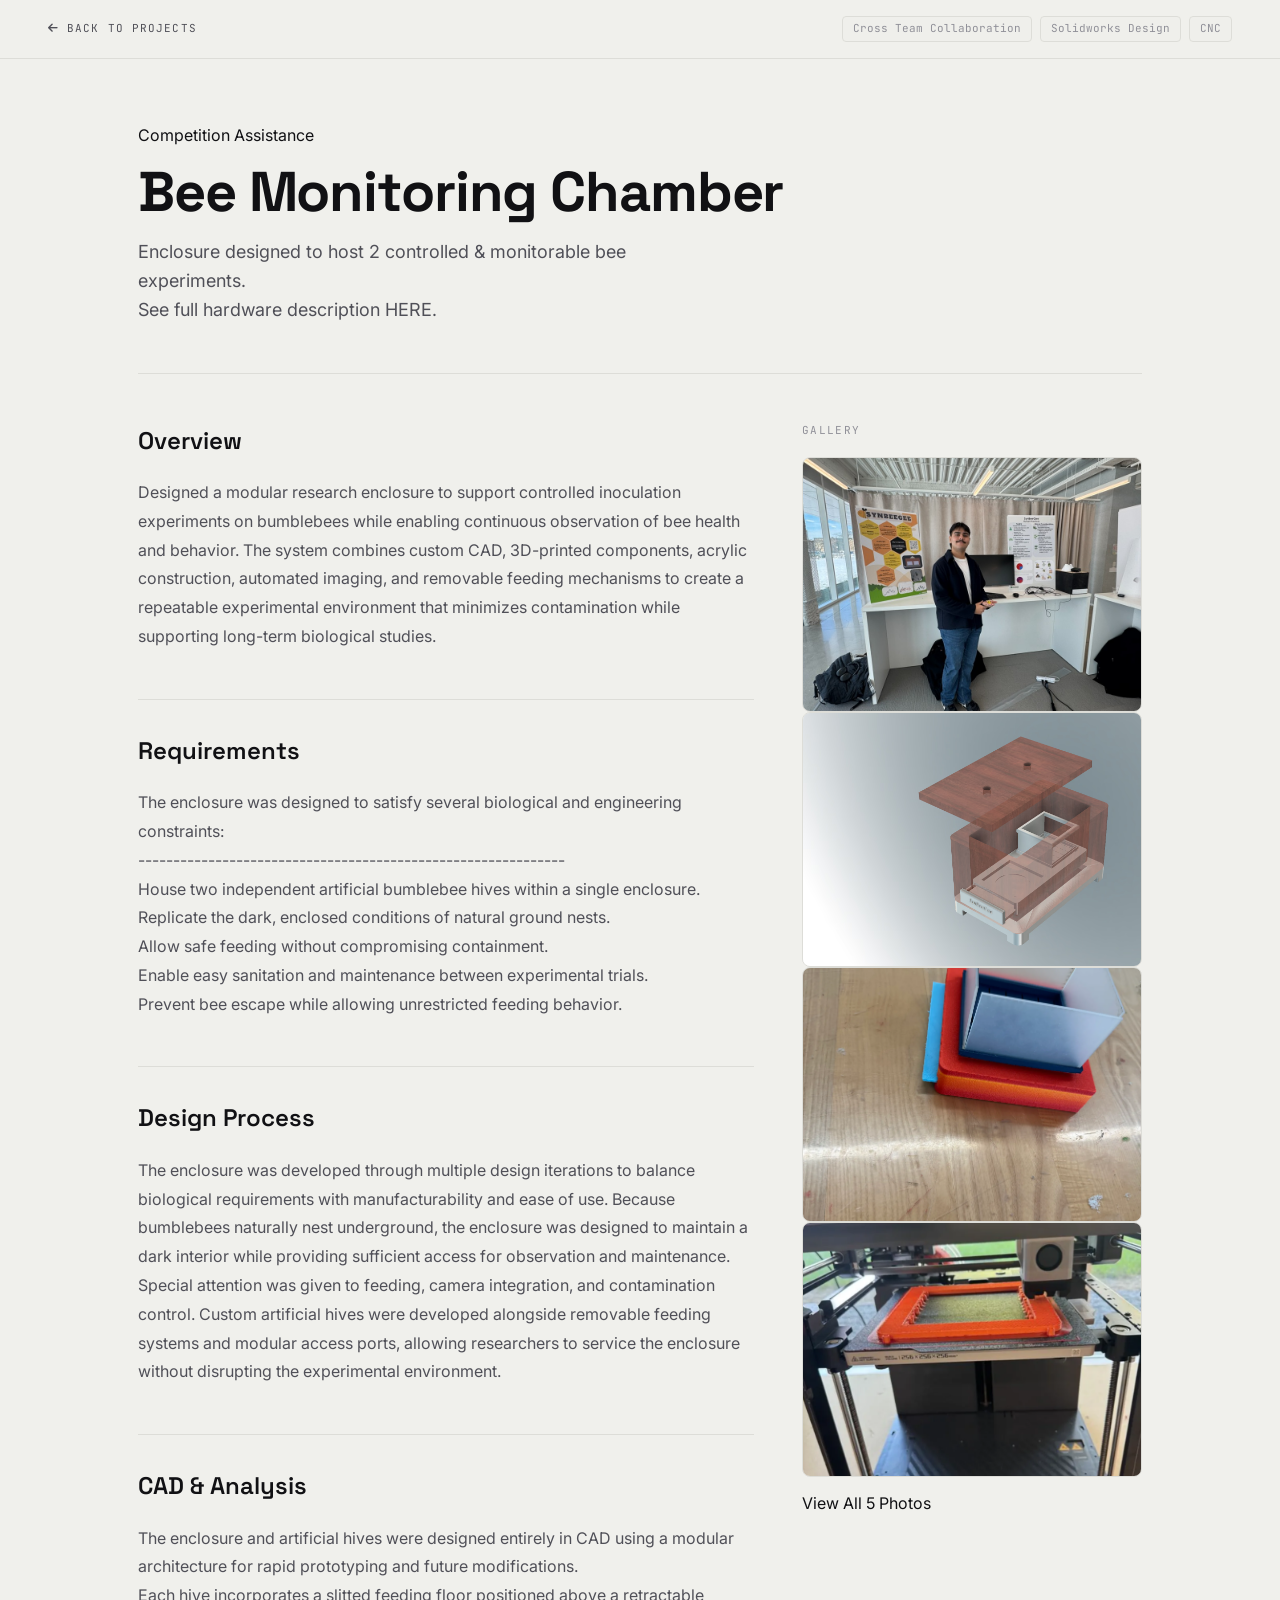
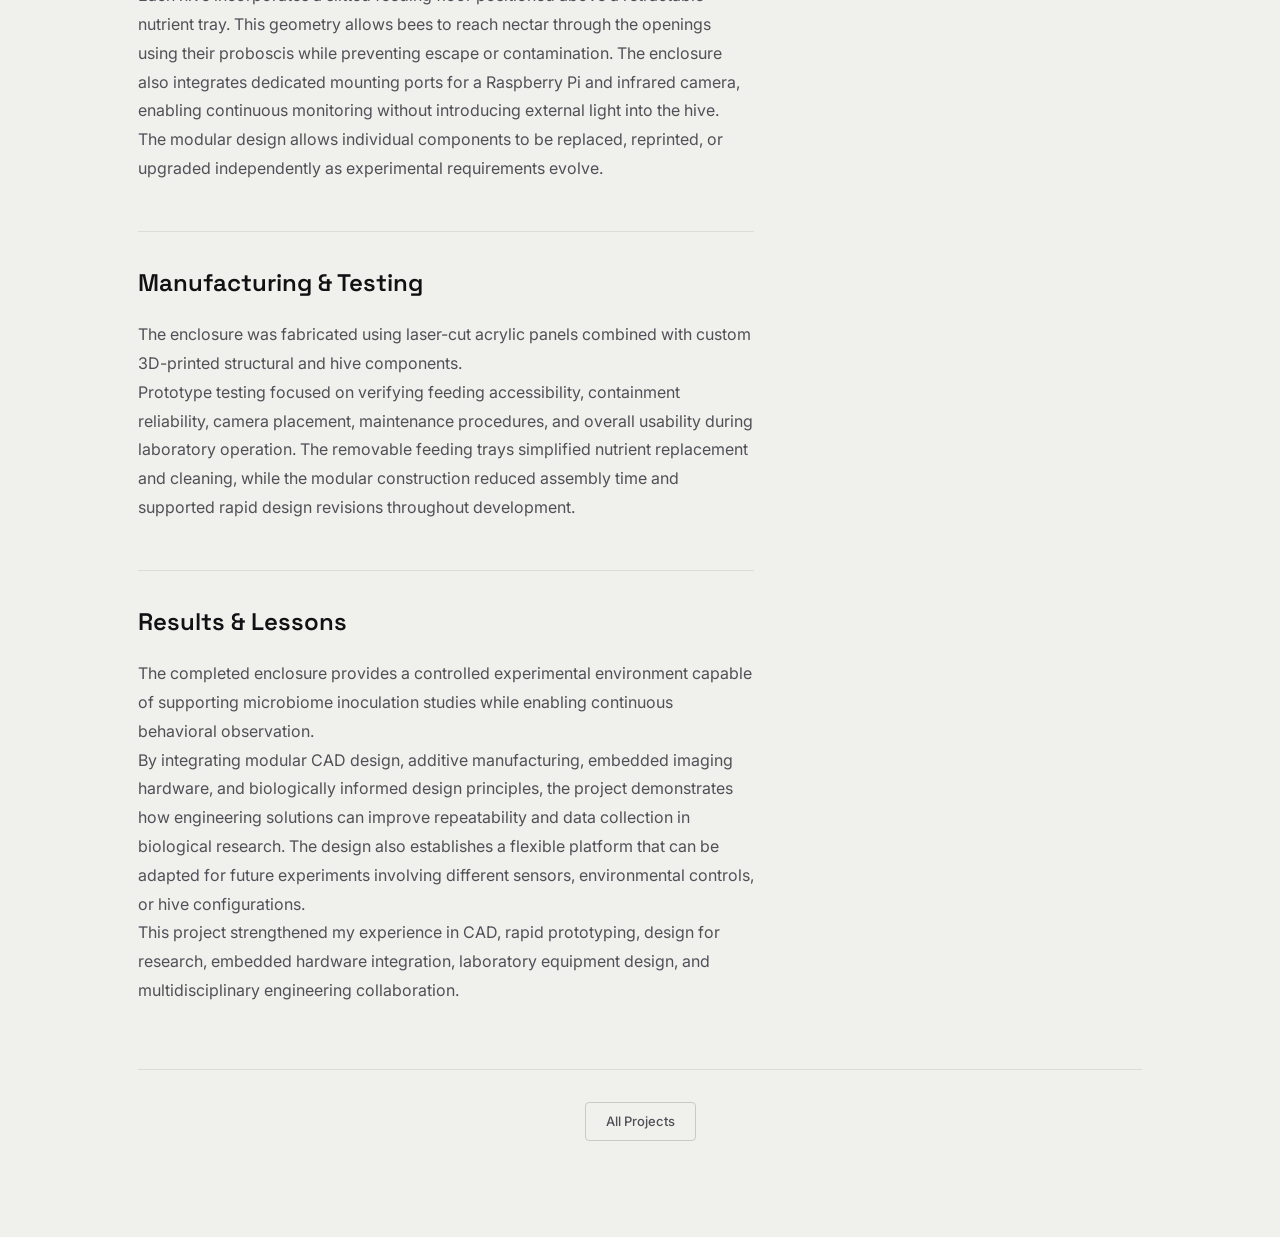
==== commit c3c0a632: "Update bees.html" ====
--- a/projects/bees.html
+++ b/projects/bees.html
@@ -34,6 +34,9 @@
       <span class="section__label">Competition Assistance</span>
       <h1 class="project-hero__title">Bee Monitoring Chamber</h1>
       <p class="project-hero__subtitle">Enclosure designed to host 2 controlled & monitorable bee experiments.</p>
+      <p class="project-hero__subtitle">
+  See full hardware description <a href="https://2025.igem.wiki/iitchicago/hardware" target="_blank" rel="noopener noreferrer">HERE</a>.
+</p>
     </section>
 
     <div class="project-body">
@@ -103,7 +106,7 @@
         <!-- Populated automatically by project-gallery.js -->
         <div class="project-gallery__placeholder" id="galleryPlaceholder">
           <i class="fa-solid fa-images"></i>
-          <span>Add photos named senior-design2_gallery01.jpg</span>
+          <span>Please wait for photos to load. If it takes long, press Ctrl+R.</span>
         </div>
         <div id="galleryItems"></div>
         <button class="project-gallery__view-all" id="viewAllBtn" style="display:none" aria-label="View all photos">
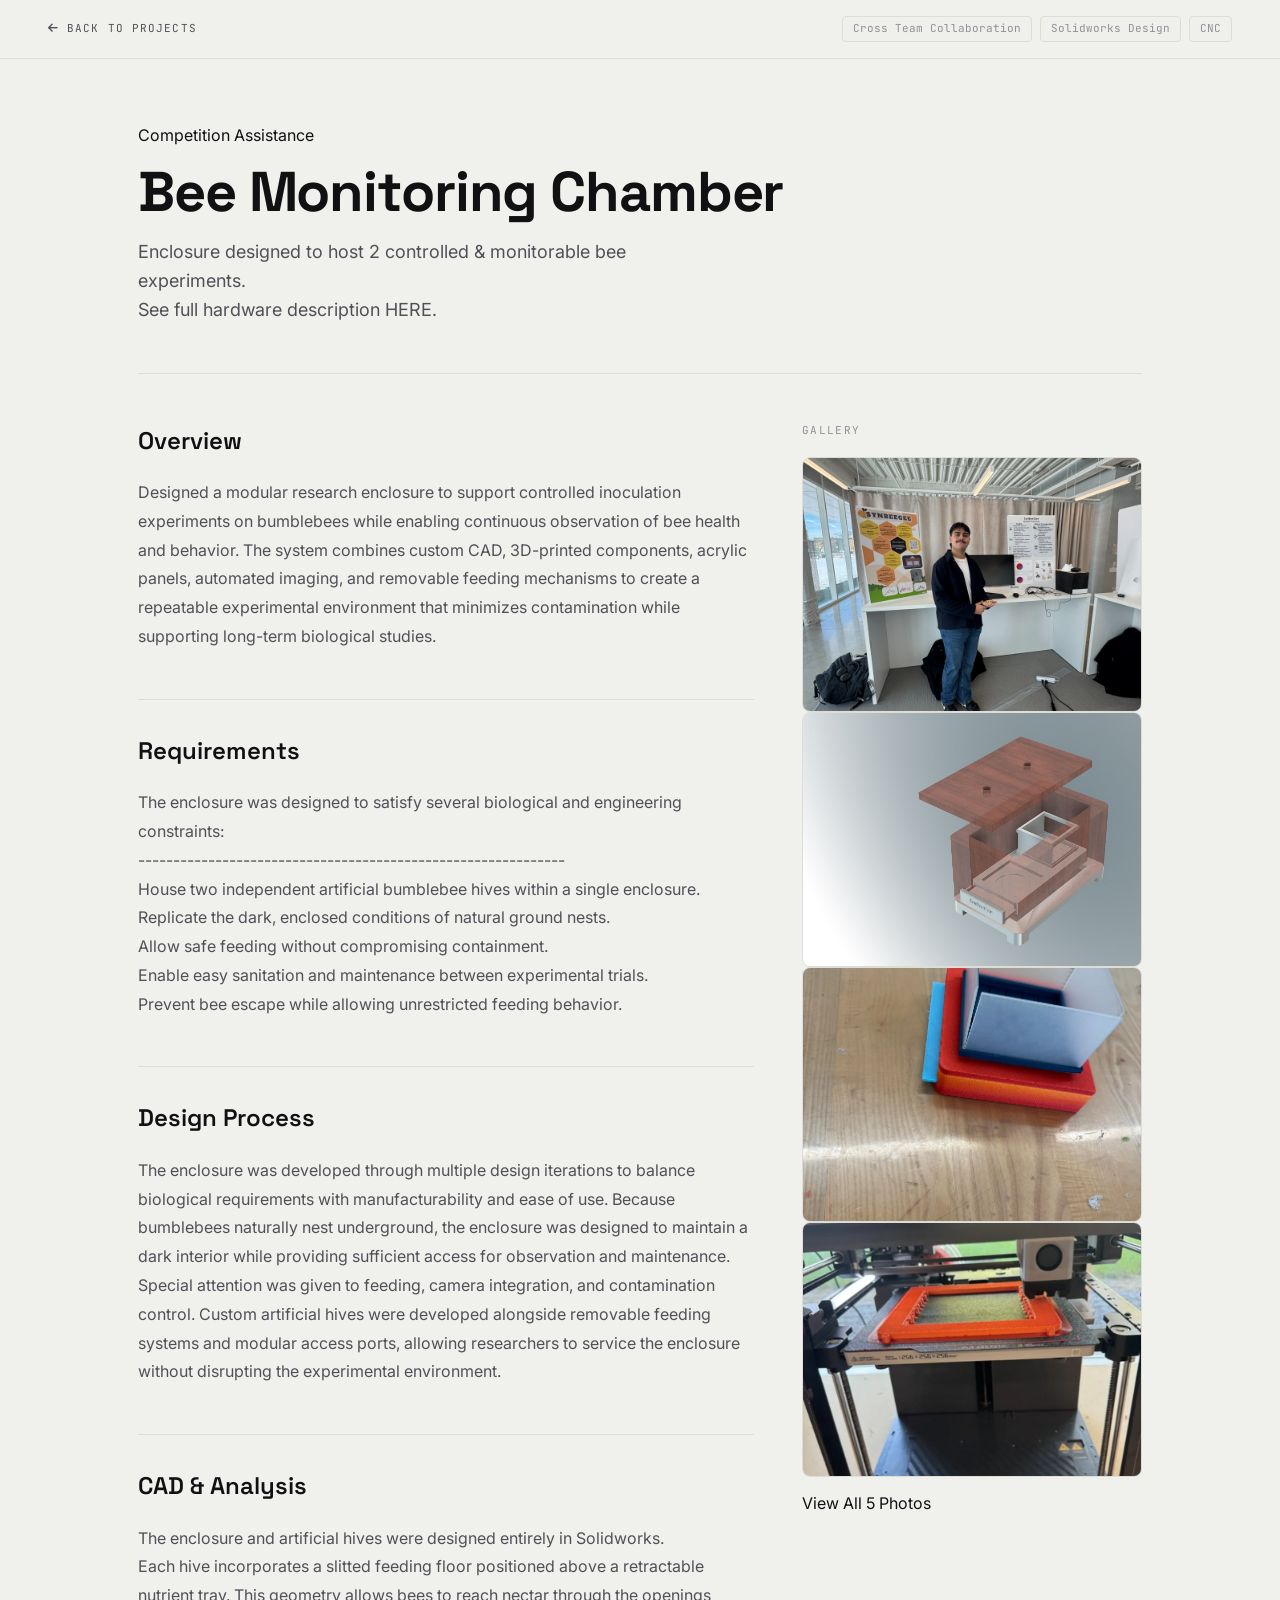
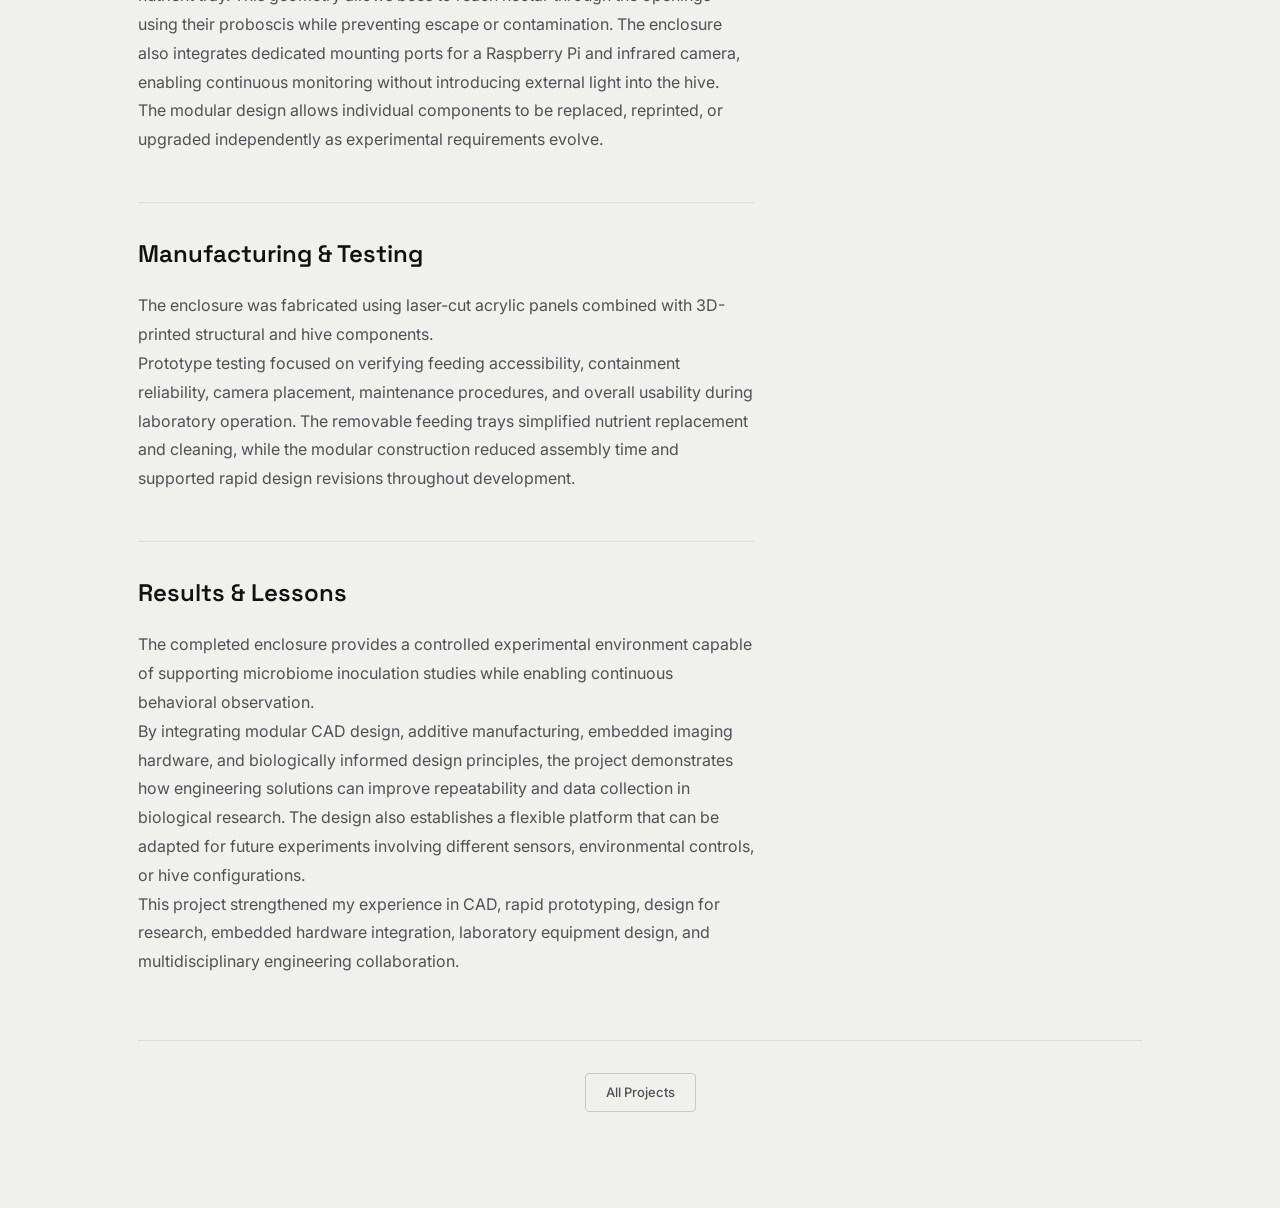
==== commit 3abb0bb8: "Update bees.html" ====
--- a/projects/bees.html
+++ b/projects/bees.html
@@ -46,7 +46,7 @@
 
         <section class="project-section reveal">
           <h2 class="project-section__title">Overview</h2>
-          <p class="project-section__text">Designed a modular research enclosure to support controlled inoculation experiments on bumblebees while enabling continuous observation of bee health and behavior. The system combines custom CAD, 3D-printed components, acrylic construction, automated imaging, and removable feeding mechanisms to create a repeatable experimental environment that minimizes contamination while supporting long-term biological studies.</p>
+          <p class="project-section__text">Designed a modular research enclosure to support controlled inoculation experiments on bumblebees while enabling continuous observation of bee health and behavior. The system combines custom CAD, 3D-printed components, acrylic panels, automated imaging, and removable feeding mechanisms to create a repeatable experimental environment that minimizes contamination while supporting long-term biological studies.</p>
         </section>
 
         <section class="project-section reveal">
@@ -70,14 +70,14 @@
 
         <section class="project-section reveal">
           <h2 class="project-section__title">CAD &amp; Analysis</h2>
-          <p class="project-section__text">The enclosure and artificial hives were designed entirely in CAD using a modular architecture for rapid prototyping and future modifications.</p>
+          <p class="project-section__text">The enclosure and artificial hives were designed entirely in Solidworks.</p>
           <p class="project-section__text">Each hive incorporates a slitted feeding floor positioned above a retractable nutrient tray. This geometry allows bees to reach nectar through the openings using their proboscis while preventing escape or contamination. The enclosure also integrates dedicated mounting ports for a Raspberry Pi and infrared camera, enabling continuous monitoring without introducing external light into the hive.</p>
           <p class="project-section__text">The modular design allows individual components to be replaced, reprinted, or upgraded independently as experimental requirements evolve.</p>
         </section>
 
         <section class="project-section reveal">
           <h2 class="project-section__title">Manufacturing &amp; Testing</h2>
-          <p class="project-section__text">The enclosure was fabricated using laser-cut acrylic panels combined with custom 3D-printed structural and hive components.</p>
+          <p class="project-section__text">The enclosure was fabricated using laser-cut acrylic panels combined with 3D-printed structural and hive components.</p>
           <p class="project-section__text">Prototype testing focused on verifying feeding accessibility, containment reliability, camera placement, maintenance procedures, and overall usability during laboratory operation. The removable feeding trays simplified nutrient replacement and cleaning, while the modular construction reduced assembly time and supported rapid design revisions throughout development.</p>
         </section>
 
